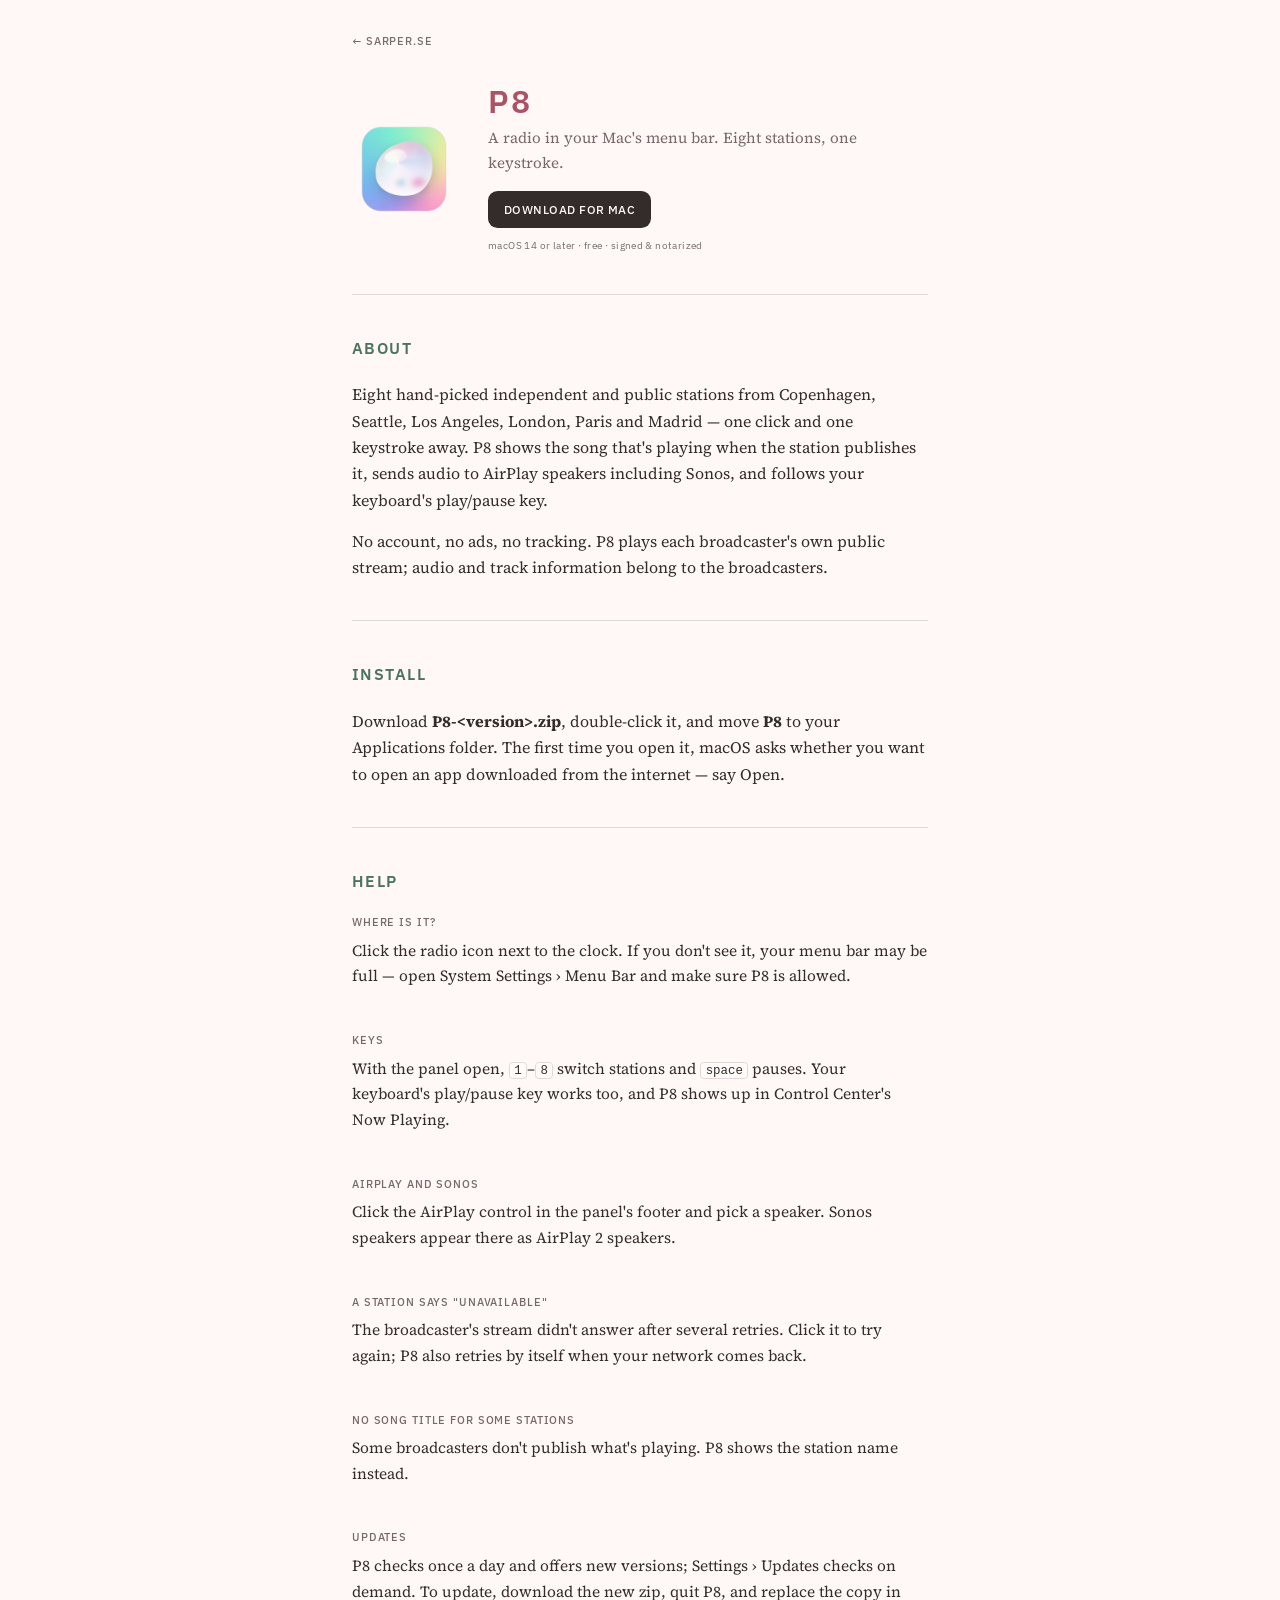
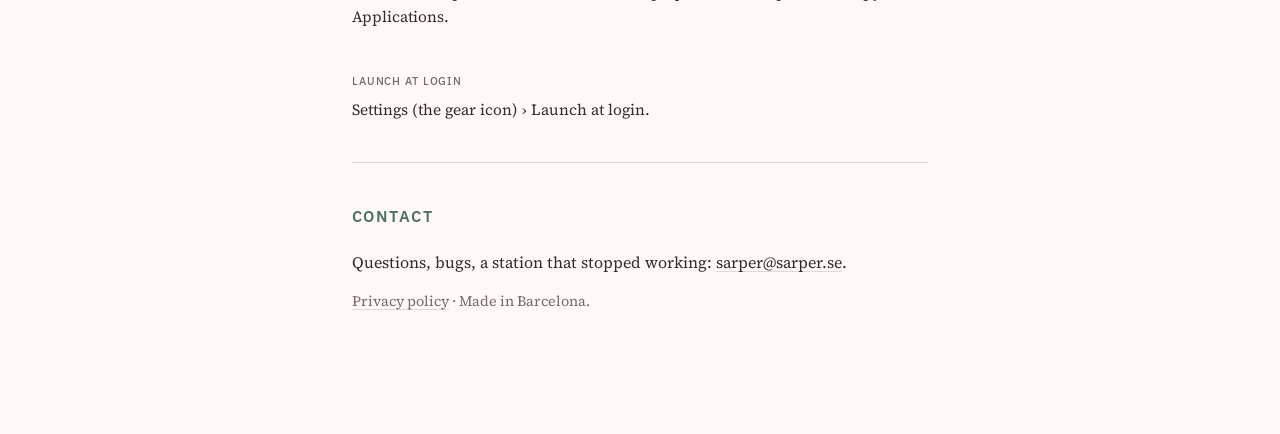
==== p8/index.html @ 554e5e49 "Add P8 support and privacy pages Co-Authored-By: Claude Opus 5.5 <noreply@anthropic.com>" ====
<!DOCTYPE html>
<html lang="en">
<head>
  <meta charset="UTF-8" />
  <meta name="viewport" content="width=device-width, initial-scale=1.0" />
  <title>P8 — a menu bar radio for the Mac</title>
  <meta name="description" content="P8 is a radio in your Mac's menu bar with eight preset stations. Click, press a number, listen." />
  <link rel="icon" href="/p8/icon.png" />
  <link rel="preconnect" href="https://fonts.googleapis.com" />
  <link rel="preconnect" href="https://fonts.gstatic.com" crossorigin />
  <link href="https://fonts.googleapis.com/css2?family=IBM+Plex+Sans:wght@400..600&family=Source+Serif+4:ital,opsz,wght@0,8..60,400..700;1,8..60,400..600&display=swap" rel="stylesheet" />
  <link rel="stylesheet" href="/p8/p8.css" />
  <!-- No analytics on the P8 pages: the privacy policy says P8 tracks nothing. -->
</head>
<body>
  <div class="wrap">
    <a class="crumb" href="/">← sarper.se</a>

    <header class="hero">
      <img class="icon" src="/p8/icon.png" width="104" height="104" alt="" />
      <div>
        <h1>P8</h1>
        <p class="tagline">A radio in your Mac's menu bar. Eight stations, one keystroke.</p>
        <a class="download" href="https://github.com/zappika/p8-releases/releases/latest">Download for Mac</a>
        <span class="meta">macOS 14 or later · free · signed &amp; notarized</span>
      </div>
    </header>

    <section aria-labelledby="about-heading">
      <h2 id="about-heading">About</h2>
      <p>Eight hand-picked independent and public stations from Copenhagen, Seattle, Los Angeles, London, Paris and Madrid — one click and one keystroke away. P8 shows the song that's playing when the station publishes it, sends audio to AirPlay speakers including Sonos, and follows your keyboard's play/pause key.</p>
      <p>No account, no ads, no tracking. P8 plays each broadcaster's own public stream; audio and track information belong to the broadcasters.</p>
    </section>

    <section aria-labelledby="install-heading">
      <h2 id="install-heading">Install</h2>
      <p>Download <strong>P8-&lt;version&gt;.zip</strong>, double-click it, and move <strong>P8</strong> to your Applications folder. The first time you open it, macOS asks whether you want to open an app downloaded from the internet — say Open.</p>
    </section>

    <section aria-labelledby="help-heading">
      <h2 id="help-heading">Help</h2>
      <dl class="qa">
        <div>
          <dt>Where is it?</dt>
          <dd>Click the radio icon next to the clock. If you don't see it, your menu bar may be full — open System Settings › Menu Bar and make sure P8 is allowed.</dd>
        </div>
        <div>
          <dt>Keys</dt>
          <dd>With the panel open, <kbd>1</kbd>–<kbd>8</kbd> switch stations and <kbd>space</kbd> pauses. Your keyboard's play/pause key works too, and P8 shows up in Control Center's Now Playing.</dd>
        </div>
        <div>
          <dt>AirPlay and Sonos</dt>
          <dd>Click the AirPlay control in the panel's footer and pick a speaker. Sonos speakers appear there as AirPlay 2 speakers.</dd>
        </div>
        <div>
          <dt>A station says "unavailable"</dt>
          <dd>The broadcaster's stream didn't answer after several retries. Click it to try again; P8 also retries by itself when your network comes back.</dd>
        </div>
        <div>
          <dt>No song title for some stations</dt>
          <dd>Some broadcasters don't publish what's playing. P8 shows the station name instead.</dd>
        </div>
        <div>
          <dt>Updates</dt>
          <dd>P8 checks once a day and offers new versions; Settings › Updates checks on demand. To update, download the new zip, quit P8, and replace the copy in Applications.</dd>
        </div>
        <div>
          <dt>Launch at login</dt>
          <dd>Settings (the gear icon) › Launch at login.</dd>
        </div>
      </dl>
    </section>

    <section aria-labelledby="contact-heading">
      <h2 id="contact-heading">Contact</h2>
      <p>Questions, bugs, a station that stopped working: <a href="mailto:sarper@sarper.se">sarper@sarper.se</a>.</p>
      <p class="fine"><a href="/p8/privacy">Privacy policy</a> · Made in Barcelona.</p>
    </section>
  </div>
</body>
</html>
---- p8/p8.css ----
/* P8 pages — the homepage's type and palette, kept in step with index.html by hand. */
*, *::before, *::after { box-sizing: border-box; margin: 0; padding: 0; }

:root {
  --bg: oklch(0.985 0.008 30);
  --fg: oklch(0.3 0.012 25);
  --fg-dim: oklch(0.54 0.018 25);
  --fg-mid: oklch(0.53 0.02 25);
  --border: oklch(0.89 0.014 15);
  --accent: oklch(0.555 0.12 8);
  --accent-2: oklch(0.52 0.055 160);
  --display: 'IBM Plex Sans', system-ui, sans-serif;
  --body: 'Source Serif 4', Georgia, serif;
  --label: 'IBM Plex Sans', system-ui, sans-serif;
}

html { background: var(--bg); color: var(--fg); }

body {
  font-family: var(--body);
  font-size: 1rem;
  line-height: 1.65;
  min-height: 100vh;
  -webkit-font-smoothing: antialiased;
}

a { color: inherit; text-decoration: underline; text-decoration-color: var(--border); text-underline-offset: 0.18em; }
a:hover { color: var(--accent); text-decoration-color: currentColor; }

.wrap { max-width: 42rem; margin: 0 auto; padding: 0 1.5rem 4rem; }
@media (min-width: 640px) { .wrap { padding: 0 3rem 5rem; } }

.crumb {
  display: inline-block;
  margin-top: 2rem;
  font-family: var(--label);
  font-size: 0.7rem;
  font-weight: 500;
  letter-spacing: 0.08em;
  text-transform: uppercase;
  color: var(--fg-dim);
  text-decoration: none;
}
.crumb:hover { color: var(--accent); }

.hero {
  padding: 2rem 0 2.5rem;
  border-bottom: 1px solid var(--border);
  display: grid;
  grid-template-columns: auto 1fr;
  column-gap: 1.5rem;
  align-items: center;
}

.icon { width: 5.5rem; height: 5.5rem; }
@media (min-width: 480px) { .icon { width: 6.5rem; height: 6.5rem; } .hero { column-gap: 2rem; } }

h1 {
  font-family: var(--display);
  font-weight: 600;
  font-size: clamp(1.4rem, 4vw, 2rem);
  letter-spacing: 0.05em;
  line-height: 1.1;
  text-transform: uppercase;
  color: var(--accent);
}

.tagline { color: var(--fg-mid); font-size: 0.95rem; margin-top: 0.35rem; }

.download {
  display: inline-block;
  margin-top: 1rem;
  padding: 0.55rem 1rem;
  border-radius: 0.6rem;
  background: var(--fg);
  color: var(--bg);
  font-family: var(--label);
  font-size: 0.72rem;
  font-weight: 500;
  letter-spacing: 0.04em;
  text-transform: uppercase;
  text-decoration: none;
}
.download:hover { background: var(--accent); color: var(--bg); }

.meta {
  display: block;
  margin-top: 0.6rem;
  font-family: var(--label);
  font-size: 0.62rem;
  letter-spacing: 0.04em;
  color: var(--fg-dim);
}

section { padding: 2.5rem 0; border-bottom: 1px solid var(--border); }
section:last-of-type { border-bottom: none; }

h2 {
  font-family: var(--display);
  font-weight: 600;
  font-size: clamp(0.85rem, 2.2vw, 1rem);
  letter-spacing: 0.09em;
  text-transform: uppercase;
  color: var(--accent-2);
  margin-bottom: 1.25rem;
}

p + p { margin-top: 0.9rem; }

.qa { list-style: none; display: flex; flex-direction: column; gap: 1.35rem; }
.qa dt, .label {
  font-family: var(--label);
  font-size: 0.68rem;
  font-weight: 500;
  letter-spacing: 0.08em;
  text-transform: uppercase;
  color: var(--fg-mid);
  margin-bottom: 0.35rem;
}
.qa dd { font-size: 0.97rem; }
.qa div + div { margin-top: 1.35rem; }

kbd {
  font-family: ui-monospace, monospace;
  font-size: 0.8em;
  padding: 0.05em 0.35em;
  border: 1px solid var(--border);
  border-radius: 0.3em;
  background: rgba(255, 255, 255, 0.5);
}

.fine { color: var(--fg-mid); font-size: 0.9rem; }
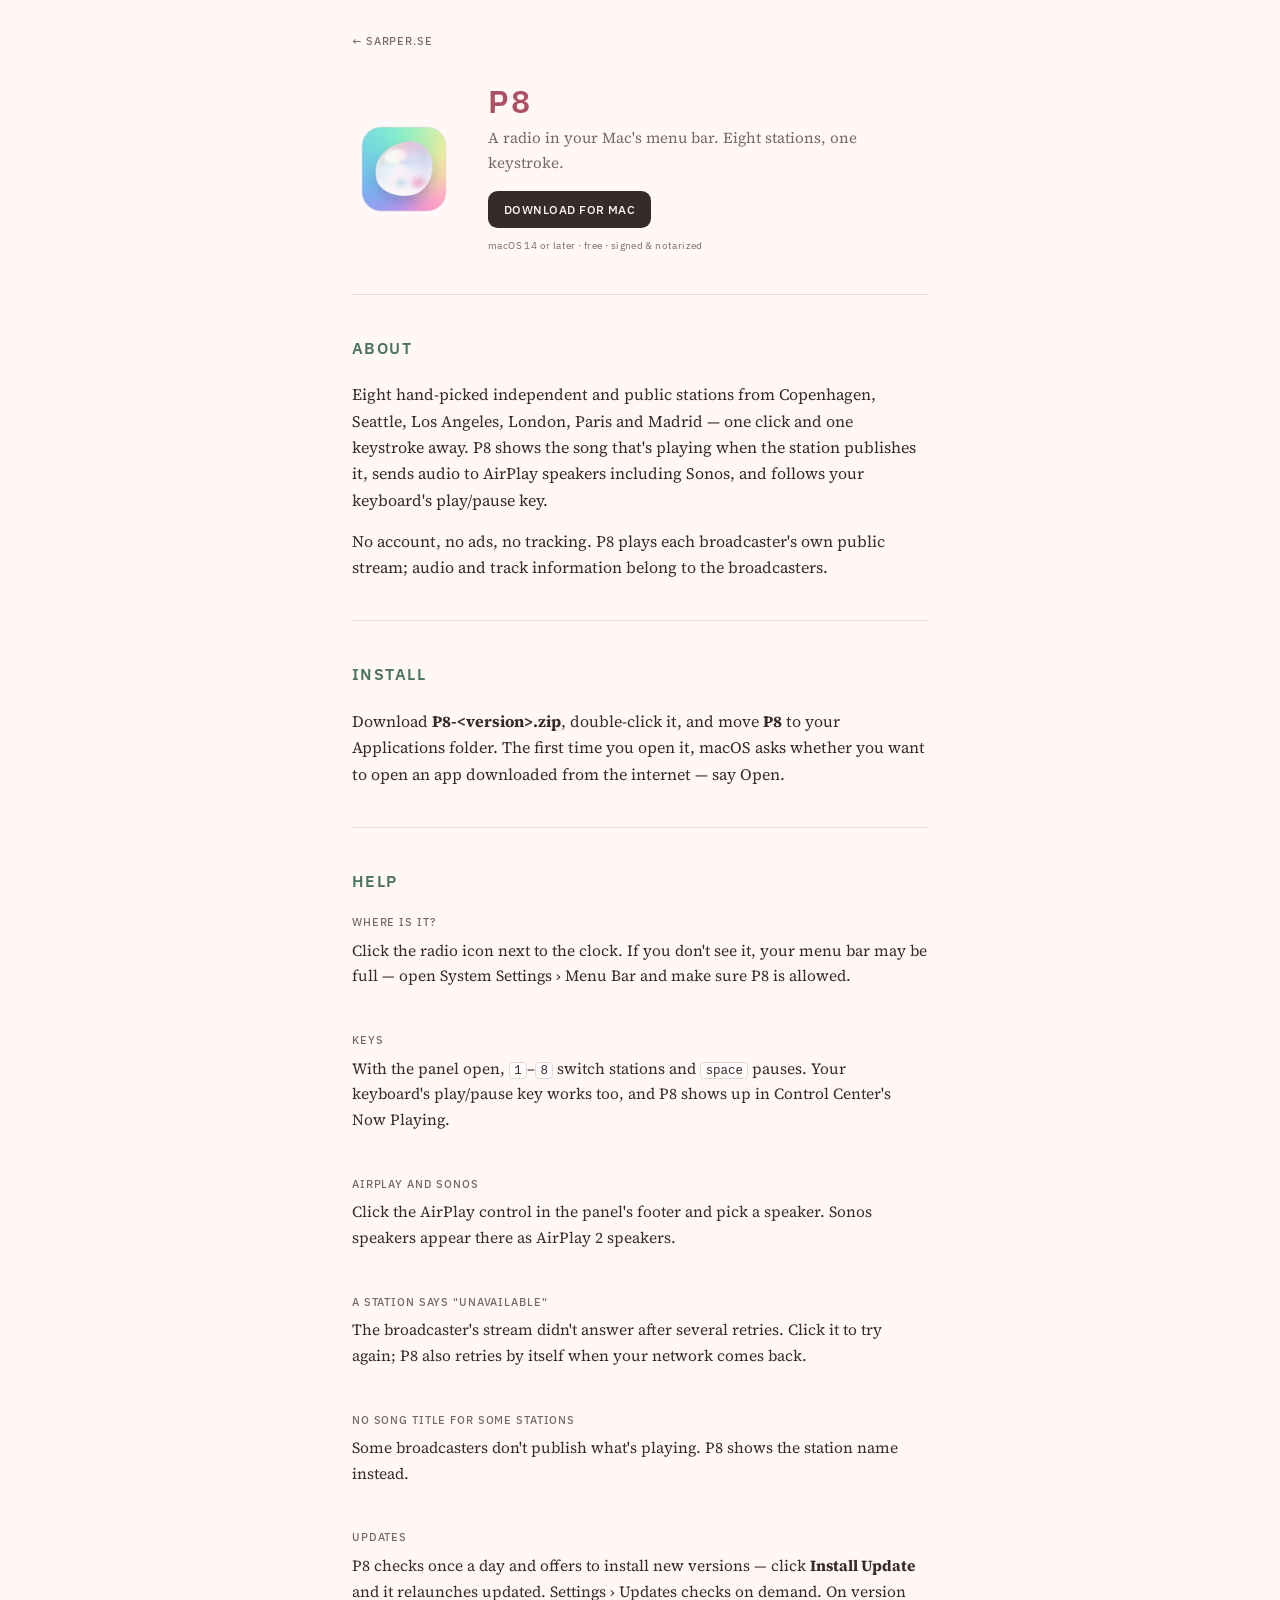
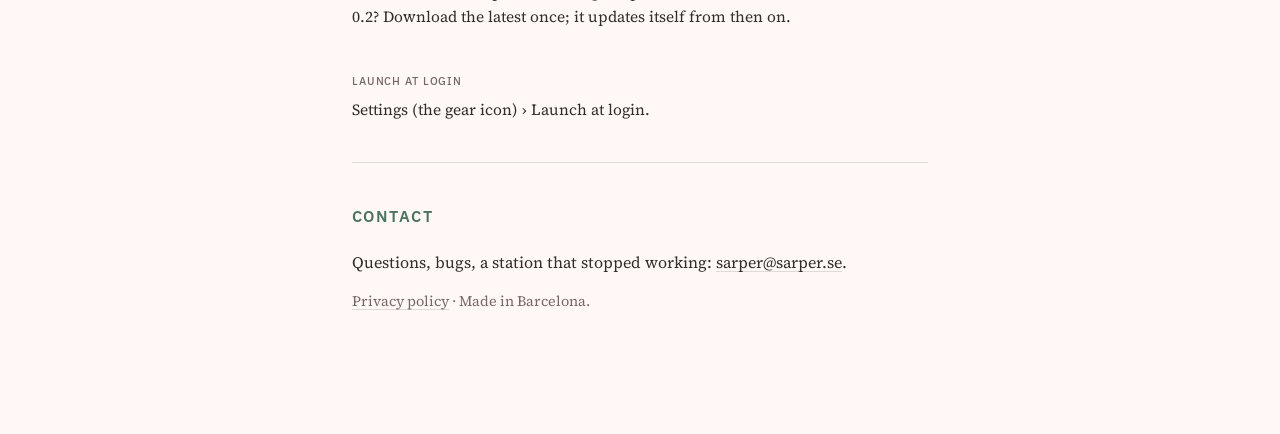
==== commit 5d482981: "P8 help: updates now install themselves (0.3.0) Co-Authored-By: Claude Opus 5.5 <noreply@anthropic.c" ====
--- a/p8/index.html
+++ b/p8/index.html
@@ -62,7 +62,7 @@
         </div>
         <div>
           <dt>Updates</dt>
-          <dd>P8 checks once a day and offers new versions; Settings › Updates checks on demand. To update, download the new zip, quit P8, and replace the copy in Applications.</dd>
+          <dd>P8 checks once a day and offers to install new versions — click <strong>Install Update</strong> and it relaunches updated. Settings › Updates checks on demand. On version 0.2? Download the latest once; it updates itself from then on.</dd>
         </div>
         <div>
           <dt>Launch at login</dt>
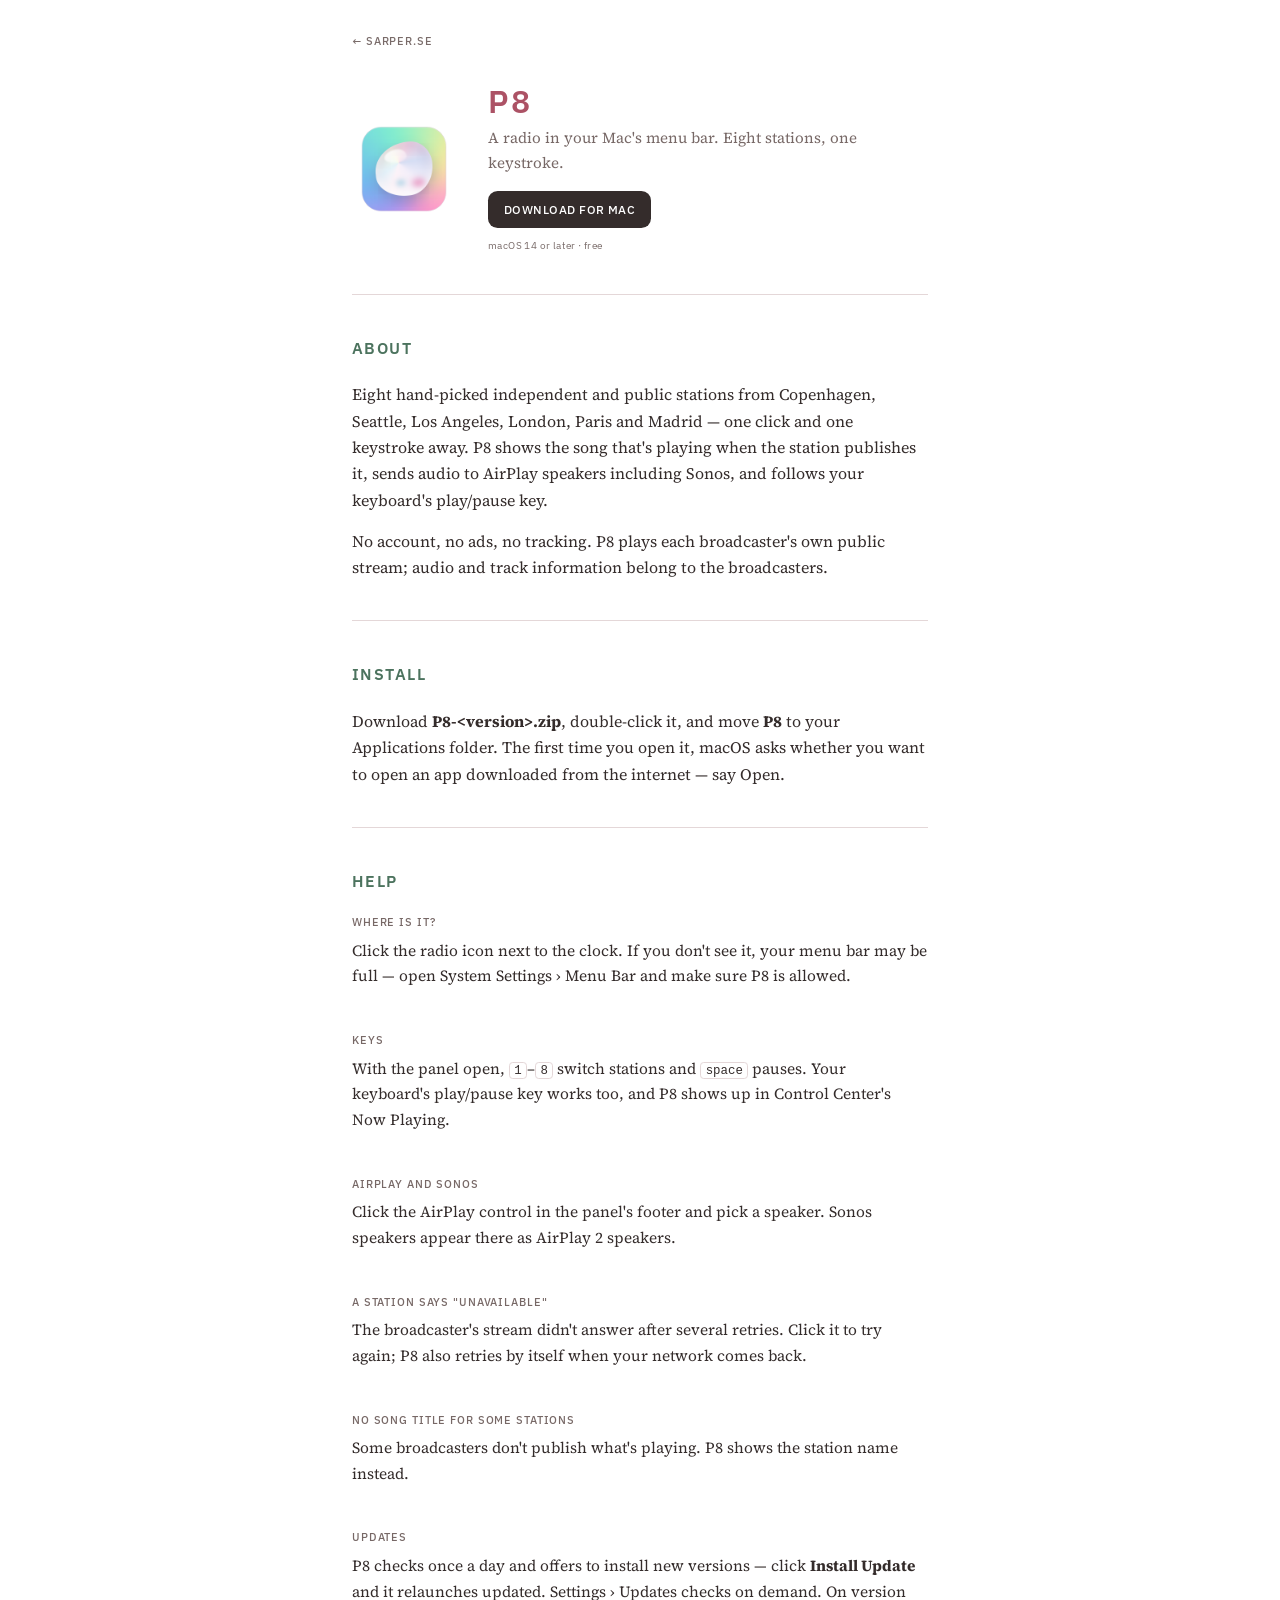
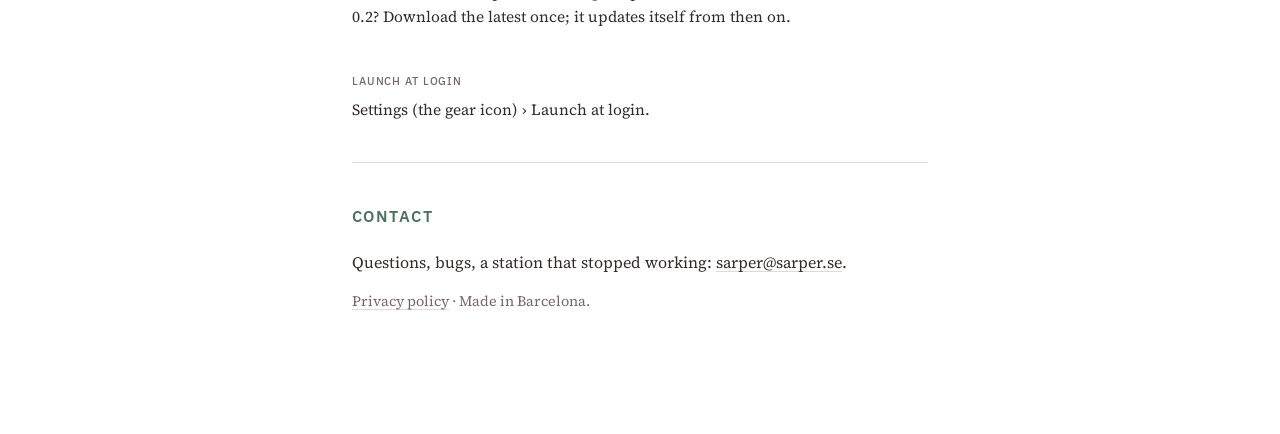
==== commit 2a352553: "P8 page: white background, drop the signing note Co-Authored-By: Claude Opus 5.5 <noreply@anthropic." ====
--- a/p8/index.html
+++ b/p8/index.html
@@ -22,7 +22,7 @@
         <h1>P8</h1>
         <p class="tagline">A radio in your Mac's menu bar. Eight stations, one keystroke.</p>
         <a class="download" href="https://github.com/zappika/p8-releases/releases/latest">Download for Mac</a>
-        <span class="meta">macOS 14 or later · free · signed &amp; notarized</span>
+        <span class="meta">macOS 14 or later · free</span>
       </div>
     </header>
 
--- a/p8/p8.css
+++ b/p8/p8.css
@@ -1,8 +1,8 @@
-/* P8 pages — the homepage's type and palette, kept in step with index.html by hand. */
+/* P8 pages — the homepage's type and palette (but a white ground), kept in step with index.html by hand. */
 *, *::before, *::after { box-sizing: border-box; margin: 0; padding: 0; }
 
 :root {
-  --bg: oklch(0.985 0.008 30);
+  --bg: #ffffff;  /* white, unlike the homepage's cream */
   --fg: oklch(0.3 0.012 25);
   --fg-dim: oklch(0.54 0.018 25);
   --fg-mid: oklch(0.53 0.02 25);
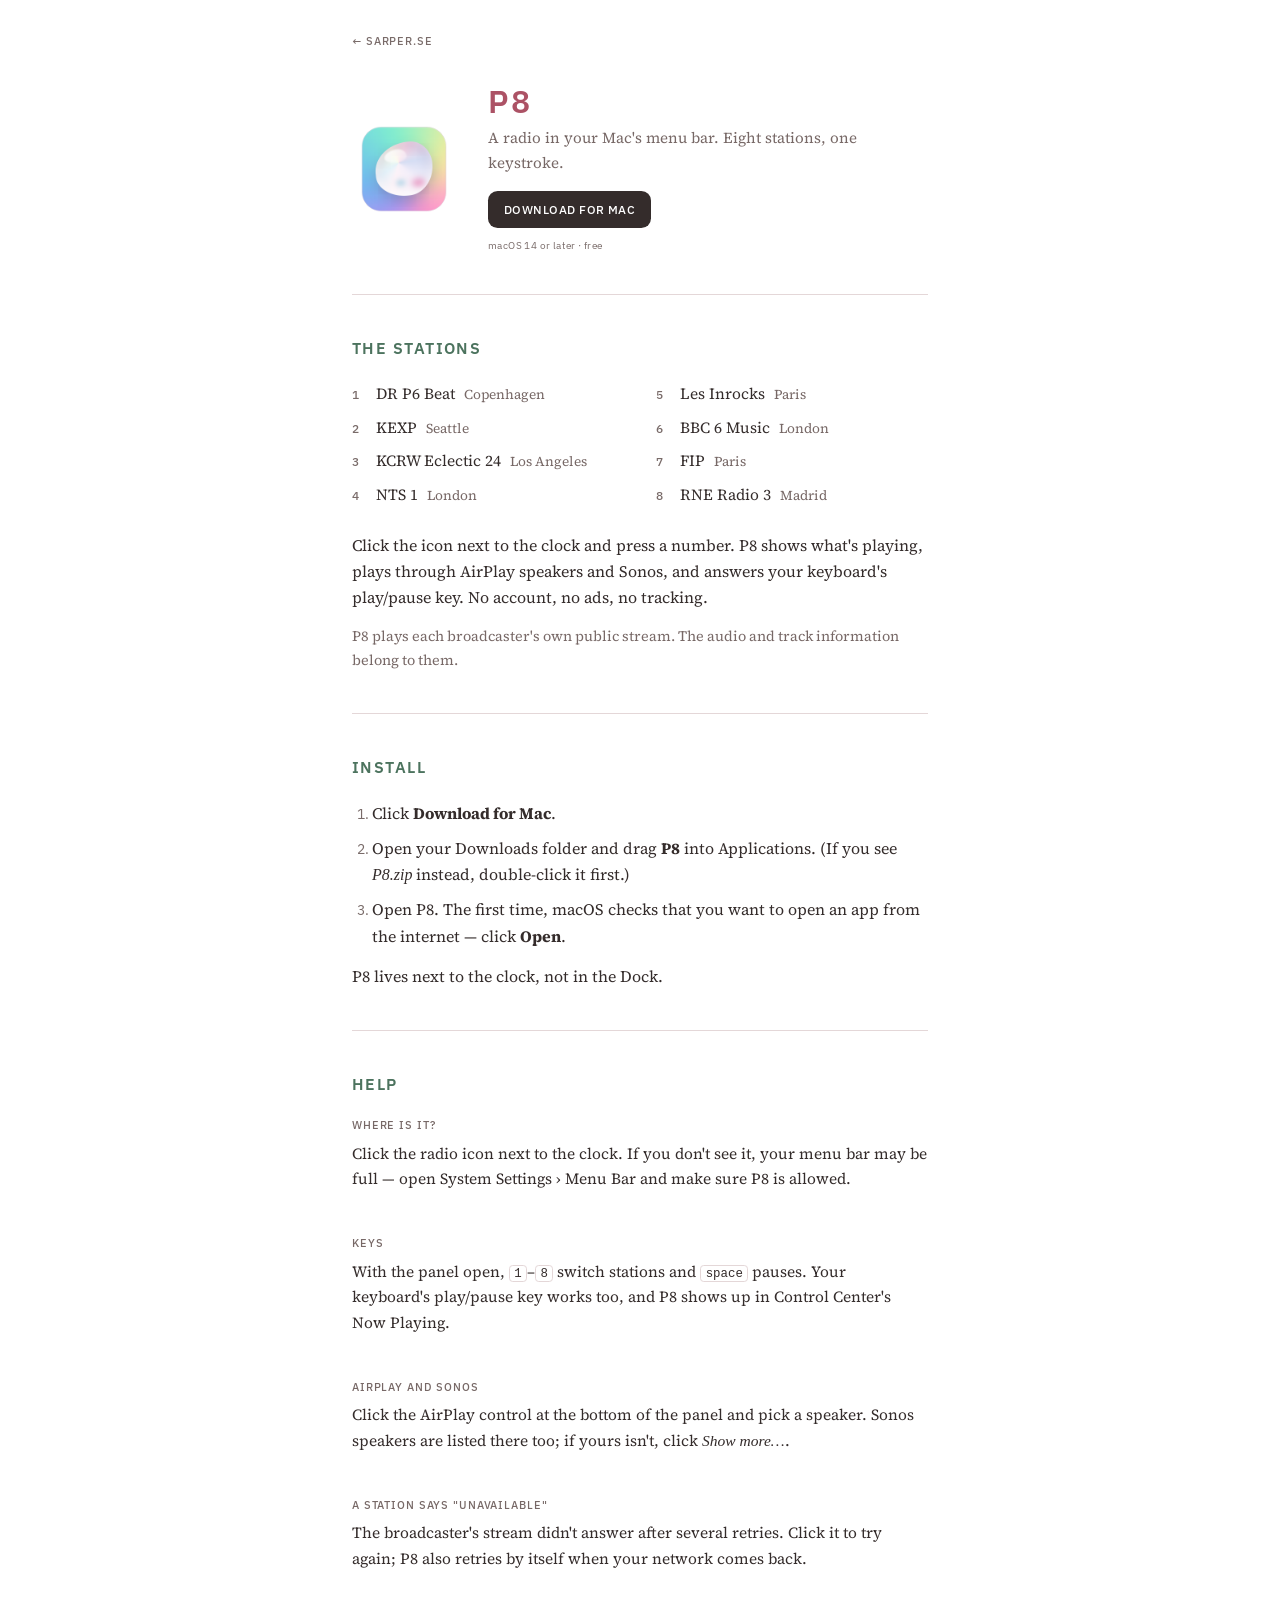
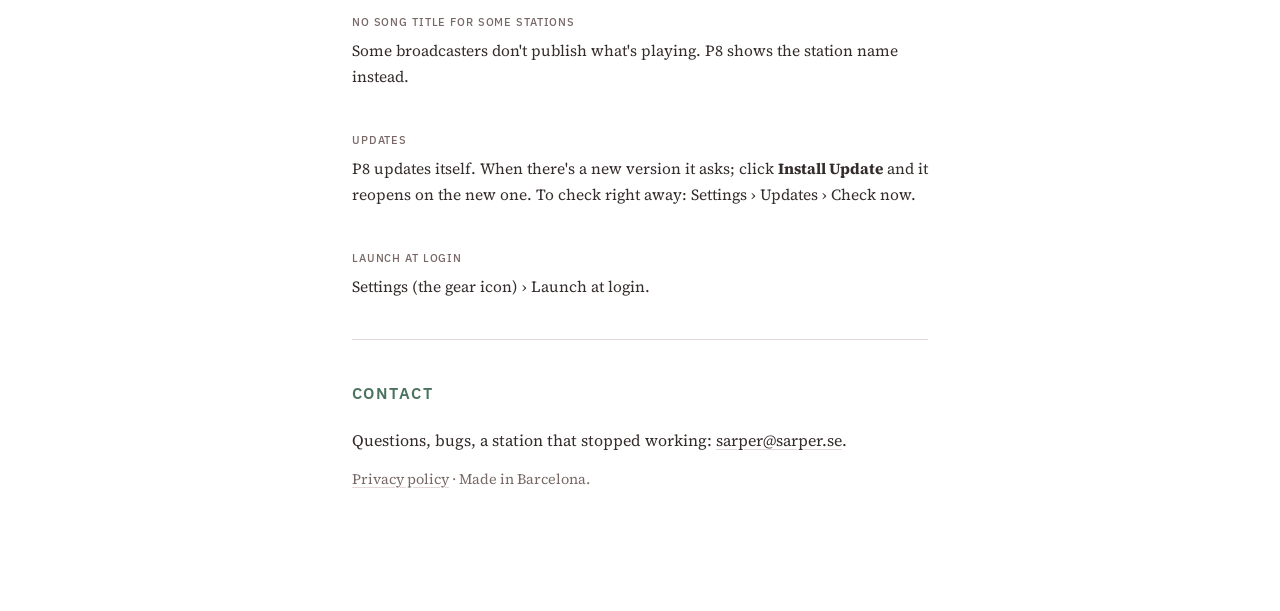
==== commit 56307fc1: "P8 page: direct download, plain install steps, name the stations The button went to a GitHub release" ====
--- a/p8/index.html
+++ b/p8/index.html
@@ -21,20 +21,35 @@
       <div>
         <h1>P8</h1>
         <p class="tagline">A radio in your Mac's menu bar. Eight stations, one keystroke.</p>
-        <a class="download" href="https://github.com/zappika/p8-releases/releases/latest">Download for Mac</a>
+        <a class="download" href="https://github.com/zappika/p8-releases/releases/latest/download/P8.zip">Download for Mac</a>
         <span class="meta">macOS 14 or later · free</span>
       </div>
     </header>
 
     <section aria-labelledby="about-heading">
-      <h2 id="about-heading">About</h2>
-      <p>Eight hand-picked independent and public stations from Copenhagen, Seattle, Los Angeles, London, Paris and Madrid — one click and one keystroke away. P8 shows the song that's playing when the station publishes it, sends audio to AirPlay speakers including Sonos, and follows your keyboard's play/pause key.</p>
-      <p>No account, no ads, no tracking. P8 plays each broadcaster's own public stream; audio and track information belong to the broadcasters.</p>
+      <h2 id="about-heading">The stations</h2>
+      <dl class="stations">
+        <div><dt>1</dt><dd>DR P6 Beat <span>Copenhagen</span></dd></div>
+        <div><dt>2</dt><dd>KEXP <span>Seattle</span></dd></div>
+        <div><dt>3</dt><dd>KCRW Eclectic 24 <span>Los Angeles</span></dd></div>
+        <div><dt>4</dt><dd>NTS 1 <span>London</span></dd></div>
+        <div><dt>5</dt><dd>Les Inrocks <span>Paris</span></dd></div>
+        <div><dt>6</dt><dd>BBC 6 Music <span>London</span></dd></div>
+        <div><dt>7</dt><dd>FIP <span>Paris</span></dd></div>
+        <div><dt>8</dt><dd>RNE Radio 3 <span>Madrid</span></dd></div>
+      </dl>
+      <p>Click the icon next to the clock and press a number. P8 shows what's playing, plays through AirPlay speakers and Sonos, and answers your keyboard's play/pause key. No account, no ads, no tracking.</p>
+      <p class="fine">P8 plays each broadcaster's own public stream. The audio and track information belong to them.</p>
     </section>
 
     <section aria-labelledby="install-heading">
       <h2 id="install-heading">Install</h2>
-      <p>Download <strong>P8-&lt;version&gt;.zip</strong>, double-click it, and move <strong>P8</strong> to your Applications folder. The first time you open it, macOS asks whether you want to open an app downloaded from the internet — say Open.</p>
+      <ol class="steps">
+        <li>Click <strong>Download for Mac</strong>.</li>
+        <li>Open your Downloads folder and drag <strong>P8</strong> into Applications. (If you see <em>P8.zip</em> instead, double-click it first.)</li>
+        <li>Open P8. The first time, macOS checks that you want to open an app from the internet — click <strong>Open</strong>.</li>
+      </ol>
+      <p>P8 lives next to the clock, not in the Dock.</p>
     </section>
 
     <section aria-labelledby="help-heading">
@@ -50,7 +65,7 @@
         </div>
         <div>
           <dt>AirPlay and Sonos</dt>
-          <dd>Click the AirPlay control in the panel's footer and pick a speaker. Sonos speakers appear there as AirPlay 2 speakers.</dd>
+          <dd>Click the AirPlay control at the bottom of the panel and pick a speaker. Sonos speakers are listed there too; if yours isn't, click <em>Show more…</em>.</dd>
         </div>
         <div>
           <dt>A station says "unavailable"</dt>
@@ -62,7 +77,7 @@
         </div>
         <div>
           <dt>Updates</dt>
-          <dd>P8 checks once a day and offers to install new versions — click <strong>Install Update</strong> and it relaunches updated. Settings › Updates checks on demand. On version 0.2? Download the latest once; it updates itself from then on.</dd>
+          <dd>P8 updates itself. When there's a new version it asks; click <strong>Install Update</strong> and it reopens on the new one. To check right away: Settings › Updates › Check now.</dd>
         </div>
         <div>
           <dt>Launch at login</dt>
--- a/p8/p8.css
+++ b/p8/p8.css
@@ -130,3 +130,20 @@
 }
 
 .fine { color: var(--fg-mid); font-size: 0.9rem; }
+
+.stations { display: grid; grid-template-columns: 1fr; gap: 0.5rem 2rem; margin-bottom: 1.5rem; }
+@media (min-width: 480px) { .stations { grid-template-columns: 1fr 1fr; grid-template-rows: repeat(4, auto); grid-auto-flow: column; } }
+.stations div { display: flex; gap: 0.75rem; align-items: baseline; }
+.stations dt {
+  font-family: var(--label);
+  font-size: 0.75rem;
+  font-weight: 500;
+  font-variant-numeric: tabular-nums;
+  color: var(--fg-dim);
+  width: 0.75rem;
+}
+.stations dd { font-size: 0.97rem; }
+.stations span { color: var(--fg-mid); font-size: 0.85rem; margin-left: 0.3rem; }
+
+.steps { padding-left: 1.25rem; display: flex; flex-direction: column; gap: 0.5rem; margin-bottom: 0.9rem; }
+.steps li::marker { color: var(--fg-dim); font-family: var(--label); font-size: 0.85rem; }
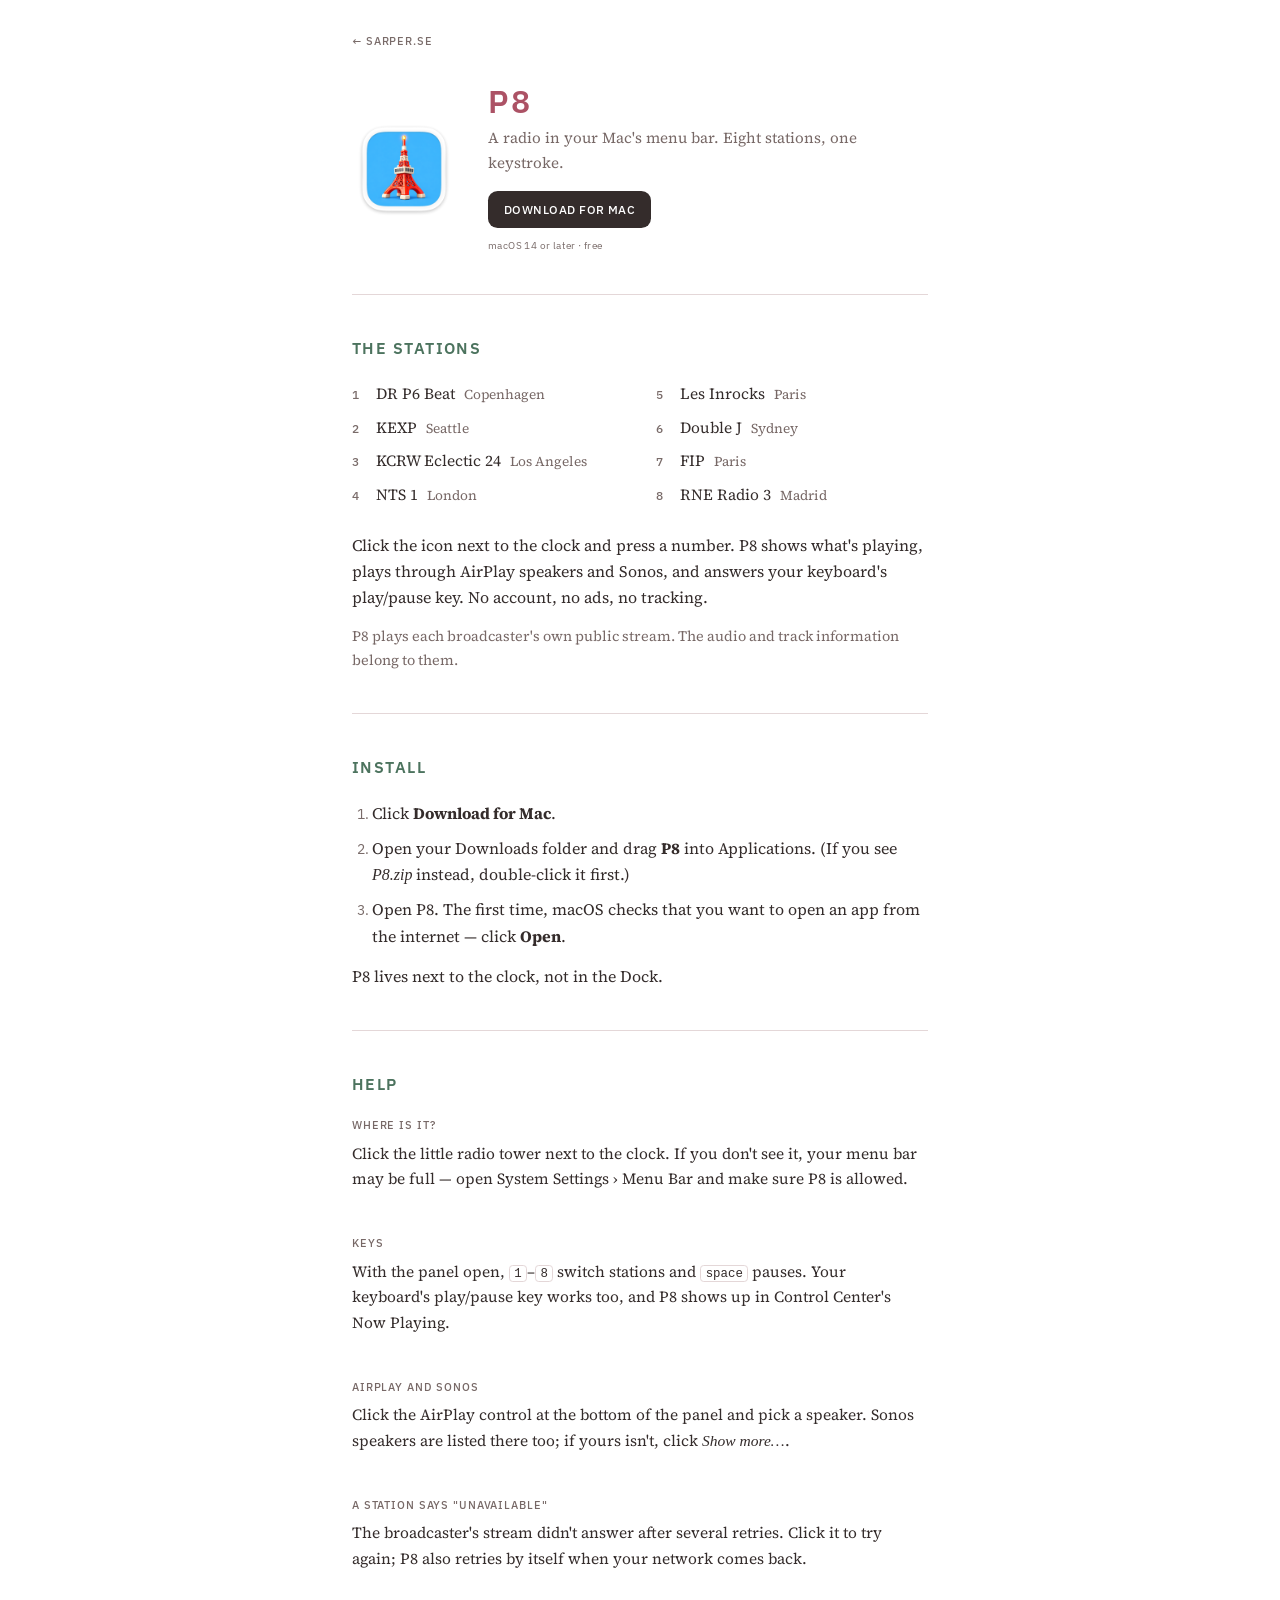
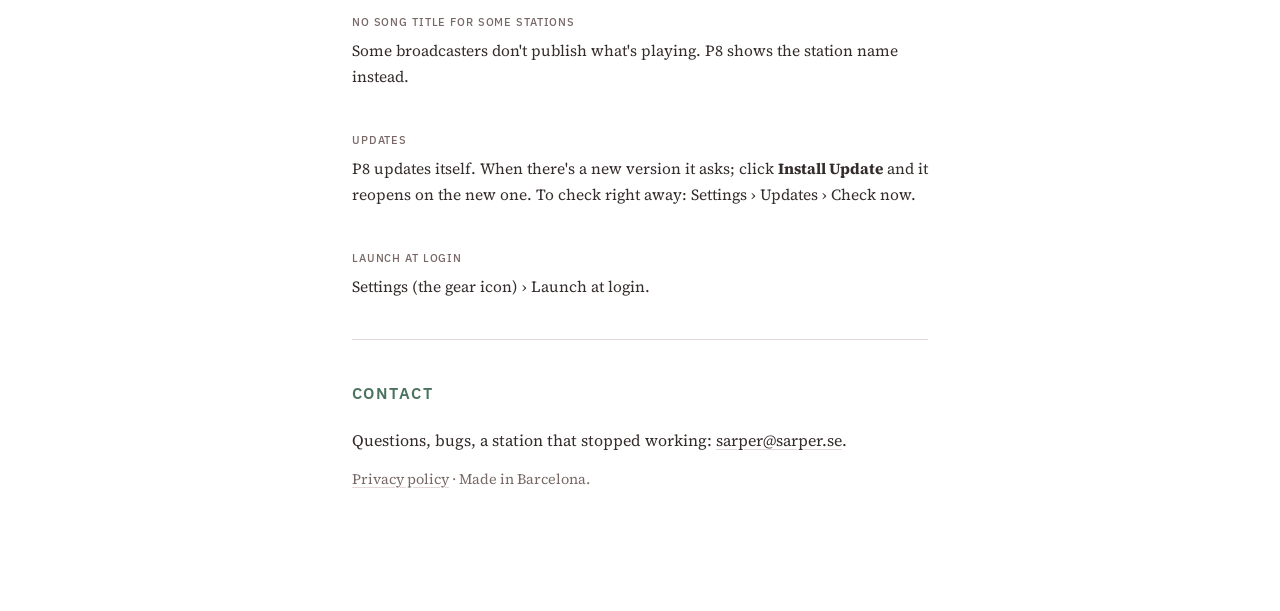
==== commit af47f4eb: "P8 pages: tower icon, light and dark mode; Double J in slot 6 Co-Authored-By: Claude Opus 5.5 <norep" ====
--- a/p8/index.html
+++ b/p8/index.html
@@ -5,7 +5,9 @@
   <meta name="viewport" content="width=device-width, initial-scale=1.0" />
   <title>P8 — a menu bar radio for the Mac</title>
   <meta name="description" content="P8 is a radio in your Mac's menu bar with eight preset stations. Click, press a number, listen." />
-  <link rel="icon" href="/p8/icon.png" />
+  <meta name="color-scheme" content="light dark" />
+  <link rel="icon" href="/p8/icon.png" media="(prefers-color-scheme: light)" />
+  <link rel="icon" href="/p8/icon-dark.png" media="(prefers-color-scheme: dark)" />
   <link rel="preconnect" href="https://fonts.googleapis.com" />
   <link rel="preconnect" href="https://fonts.gstatic.com" crossorigin />
   <link href="https://fonts.googleapis.com/css2?family=IBM+Plex+Sans:wght@400..600&family=Source+Serif+4:ital,opsz,wght@0,8..60,400..700;1,8..60,400..600&display=swap" rel="stylesheet" />
@@ -17,7 +19,10 @@
     <a class="crumb" href="/">← sarper.se</a>
 
     <header class="hero">
-      <img class="icon" src="/p8/icon.png" width="104" height="104" alt="" />
+      <picture>
+        <source srcset="/p8/icon-dark.png" media="(prefers-color-scheme: dark)" />
+        <img class="icon" src="/p8/icon.png" width="104" height="104" alt="" />
+      </picture>
       <div>
         <h1>P8</h1>
         <p class="tagline">A radio in your Mac's menu bar. Eight stations, one keystroke.</p>
@@ -34,7 +39,7 @@
         <div><dt>3</dt><dd>KCRW Eclectic 24 <span>Los Angeles</span></dd></div>
         <div><dt>4</dt><dd>NTS 1 <span>London</span></dd></div>
         <div><dt>5</dt><dd>Les Inrocks <span>Paris</span></dd></div>
-        <div><dt>6</dt><dd>BBC 6 Music <span>London</span></dd></div>
+        <div><dt>6</dt><dd>Double J <span>Sydney</span></dd></div>
         <div><dt>7</dt><dd>FIP <span>Paris</span></dd></div>
         <div><dt>8</dt><dd>RNE Radio 3 <span>Madrid</span></dd></div>
       </dl>
@@ -57,7 +62,7 @@
       <dl class="qa">
         <div>
           <dt>Where is it?</dt>
-          <dd>Click the radio icon next to the clock. If you don't see it, your menu bar may be full — open System Settings › Menu Bar and make sure P8 is allowed.</dd>
+          <dd>Click the little radio tower next to the clock. If you don't see it, your menu bar may be full — open System Settings › Menu Bar and make sure P8 is allowed.</dd>
         </div>
         <div>
           <dt>Keys</dt>
--- a/p8/p8.css
+++ b/p8/p8.css
@@ -12,6 +12,23 @@
   --display: 'IBM Plex Sans', system-ui, sans-serif;
   --body: 'Source Serif 4', Georgia, serif;
   --label: 'IBM Plex Sans', system-ui, sans-serif;
+  --kbd-bg: rgba(255, 255, 255, 0.5);
+  color-scheme: light dark;
+}
+
+/* Dark mode follows the system, like the app's own icon does: the same warm hues,
+   lifted for a dark ground. Text keeps WCAG AA (4.5:1) against --bg. */
+@media (prefers-color-scheme: dark) {
+  :root {
+    --bg: oklch(0.19 0.008 25);
+    --fg: oklch(0.93 0.008 25);
+    --fg-dim: oklch(0.7 0.015 25);
+    --fg-mid: oklch(0.74 0.016 25);
+    --border: oklch(0.32 0.012 15);
+    --accent: oklch(0.74 0.11 8);
+    --accent-2: oklch(0.74 0.06 160);
+    --kbd-bg: rgba(255, 255, 255, 0.06);
+  }
 }
 
 html { background: var(--bg); color: var(--fg); }
@@ -52,6 +69,7 @@
   align-items: center;
 }
 
+.hero picture { display: block; line-height: 0; }
 .icon { width: 5.5rem; height: 5.5rem; }
 @media (min-width: 480px) { .icon { width: 6.5rem; height: 6.5rem; } .hero { column-gap: 2rem; } }
 
@@ -126,7 +144,7 @@
   padding: 0.05em 0.35em;
   border: 1px solid var(--border);
   border-radius: 0.3em;
-  background: rgba(255, 255, 255, 0.5);
+  background: var(--kbd-bg);
 }
 
 .fine { color: var(--fg-mid); font-size: 0.9rem; }
